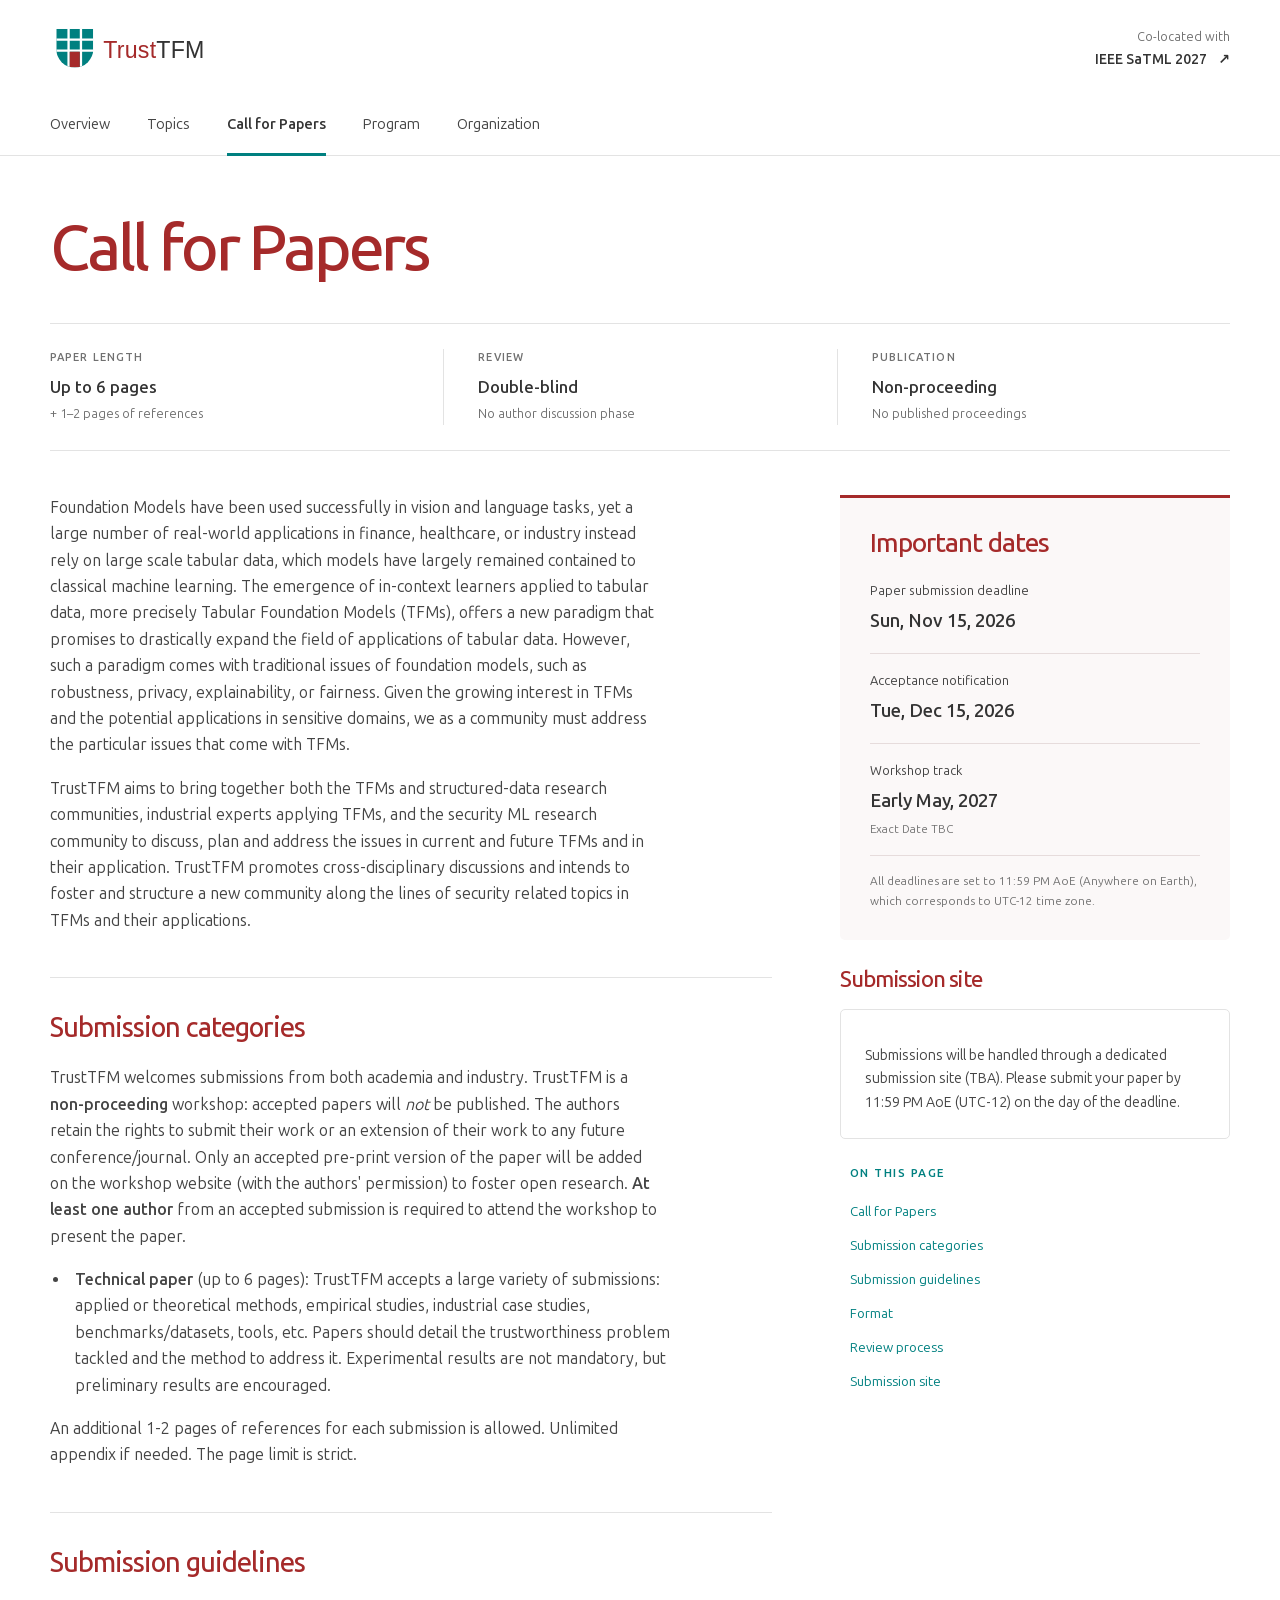
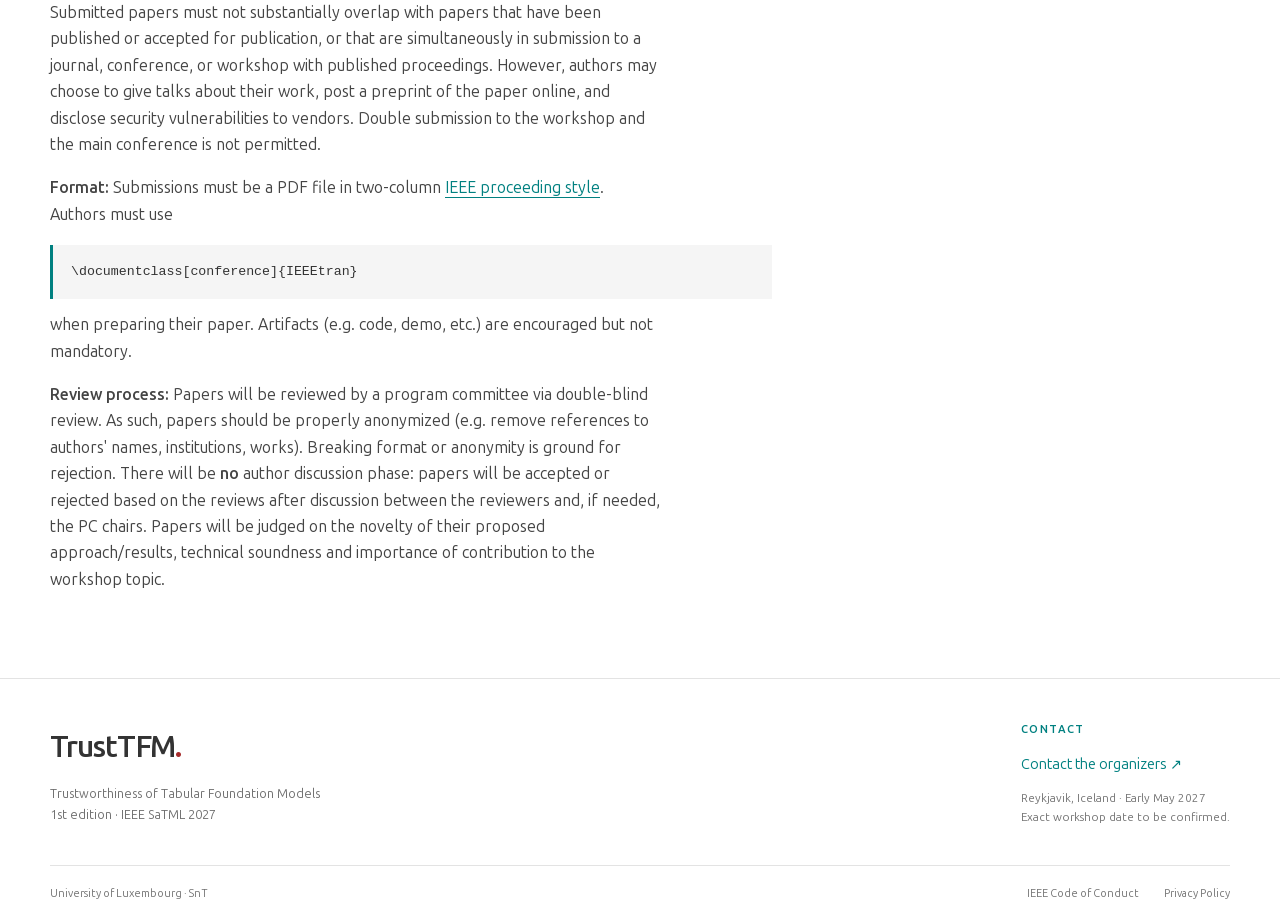
==== cfp.html @ 0db3b7ef "Publish TrustTFM 2027 workshop website" ====
<!DOCTYPE html>
<html lang="en">
<head>
  <meta charset="utf-8">
  <meta name="viewport" content="width=device-width, initial-scale=1">
  <title>Call for Papers · TrustTFM @ SaTML 2027</title>
  <meta name="description" content="Submit up to six pages on trustworthy tabular foundation models. Submission deadline: 15 November 2026, 23:59 AoE.">
  <meta name="theme-color" content="#008080">
  <link rel="icon" href="images/logo/favicon.svg" type="image/svg+xml">
  <link rel="preload" href="fonts/ubuntu.woff2" as="font" type="font/woff2" crossorigin>
  <link rel="stylesheet" href="css/custom.css">
</head>
<body>
<a class="skip-link" href="#main">Skip to content</a>
<header class="site-header">
  <div class="container brand-row">
    <a class="brand" href="index.html" aria-label="TrustTFM home"><img src="images/logo/trusttfm-logo.svg" alt="TrustTFM" width="212" height="48"></a>
    <a class="conference-link" href="https://satml.org/">Co-located with <strong>IEEE SaTML 2027 <span aria-hidden="true">↗</span></strong></a>
  </div>
  <nav class="container page-nav" aria-label="Main navigation"><a href="index.html">Overview</a>
<a href="topics.html">Topics</a>
<a href="cfp.html" aria-current="page">Call for Papers</a>
<a href="program.html">Program</a>
<a href="organization.html">Organization</a></nav>
</header>
<main id="main" class="container" tabindex="-1">
<header class="page-heading"><h1>Call for Papers</h1></header>
<div class="submission-facts" aria-label="Submission at a glance"><div><span class="meta-label">Paper length</span><strong>Up to 6 pages</strong><span class="meta-note">+ 1–2 pages of references</span></div><div><span class="meta-label">Review</span><strong>Double-blind</strong><span class="meta-note">No author discussion phase</span></div><div><span class="meta-label">Publication</span><strong>Non-proceeding</strong><span class="meta-note">No published proceedings</span></div></div>
<div class="content-sidebar section-space" id="cfp">
  <div class="prose">
    <section id="scope"><p>
        Foundation Models have been used successfully in vision and language tasks, yet a
        large number of real-world applications in finance, healthcare, or industry instead
        rely on large scale tabular data, which models have largely remained contained to
        classical machine learning. The emergence of in-context learners applied to tabular
        data, more precisely Tabular Foundation Models (TFMs), offers a new paradigm that
        promises to drastically expand the field of applications of tabular data. However,
        such a paradigm comes with traditional issues of foundation models, such as
        robustness, privacy, explainability, or fairness. Given the growing interest in TFMs
        and the potential applications in sensitive domains, we as a community must address
        the particular issues that come with TFMs.
      </p>
      <p>
        TrustTFM aims to bring together both the TFMs and structured-data research
        communities, industrial experts applying TFMs, and the security ML research
        community to discuss, plan and address the issues in current and future TFMs and in
        their application. TrustTFM promotes cross-disciplinary discussions and intends to
        foster and structure a new community along the lines of security related topics in
        TFMs and their applications.
      </p></section>
    <section id="categories"><h2>Submission categories</h2><p>
        TrustTFM welcomes submissions from both academia and industry. TrustTFM is a
        <strong>non-proceeding</strong> workshop: accepted papers will <em>not</em> be published.
        The authors retain the rights to submit their work or an extension of their work to
        any future conference/journal. Only an accepted pre-print version of the paper will
        be added on the workshop website (with the authors' permission) to foster open
        research. <strong>At least one author</strong> from an accepted submission is required
        to attend the workshop to present the paper.
      </p>
      <ul>
        <li>
          <p><strong>Technical paper</strong> (up to 6 pages): TrustTFM accepts a large variety
          of submissions: applied or theoretical methods, empirical studies, industrial case
          studies, benchmarks/datasets, tools, etc. Papers should detail the
          trustworthiness problem tackled and the method to address it. Experimental results
          are not mandatory, but preliminary results are encouraged.</p>
        </li>
      </ul>
      <p>
        An additional 1-2 pages of references for each submission is allowed. Unlimited
        appendix if needed. The page limit is strict.
      </p></section>
    <section id="guidelines"><h2>Submission guidelines</h2><p>
        Submitted papers must not substantially overlap with papers that have been published
        or accepted for publication, or that are simultaneously in submission to a journal,
        conference, or workshop with published proceedings. However, authors may choose to
        give talks about their work, post a preprint of the paper online, and disclose
        security vulnerabilities to vendors. Double submission to the workshop and the main
        conference is not permitted.
      </p>
      <p id="format">
        <strong>Format:</strong> Submissions must be a PDF file in two-column
        <a href="https://www.ieee.org/conferences/publishing/templates.html">IEEE proceeding style</a>.
        Authors must use
      </p>
      <pre><code>\documentclass[conference]{IEEEtran}</code></pre>
      <p>when preparing their paper. Artifacts (e.g. code, demo, etc.) are encouraged but not mandatory.</p>
      <p id="review">
        <strong>Review process:</strong> Papers will be reviewed by a program committee via
        double-blind review. As such, papers should be properly anonymized (e.g. remove
        references to authors' names, institutions, works). Breaking format or anonymity is
        ground for rejection. There will be <strong>no</strong> author discussion phase: papers
        will be accepted or rejected based on the reviews after discussion between the
        reviewers and, if needed, the PC chairs. Papers will be judged on the novelty of
        their proposed approach/results, technical soundness and importance of contribution
        to the workshop topic.
      </p></section>
  </div>
  <aside class="sidebar">
    <div class="dates-panel"><h2>Important dates</h2><div class="date-list">
      <div><span>Paper submission deadline</span><time datetime="2026-11-15">Sun, Nov 15, 2026</time></div>
      <div><span>Acceptance notification</span><time datetime="2026-12-15">Tue, Dec 15, 2026</time></div>
      <div><span>Workshop track</span><strong>Early May, 2027 <small>Exact Date TBC</small></strong></div>
    </div><p class="fine-print">All deadlines are set to 11:59 PM AoE (Anywhere on Earth), which corresponds to UTC-12 time zone.</p></div>
    <section id="submission"><h2 class="sidebar-heading">Submission site</h2><div class="notice">
        <p>
          Submissions will be handled through a dedicated submission site
          (TBA). Please submit your paper by 11:59 PM AoE (UTC-12) on the day of
          the deadline.
        </p>
      </div></section>
    <nav class="on-this-page" aria-label="On this page"><p class="eyebrow">On this page</p><a href="#scope">Call for Papers</a><a href="#categories">Submission categories</a><a href="#guidelines">Submission guidelines</a><a href="#format">Format</a><a href="#review">Review process</a><a href="#submission">Submission site</a></nav>
  </aside>
</div>
</main>
<footer class="site-footer">
  <div class="container footer-top">
    <div><a class="footer-brand" href="index.html">TrustTFM<span class="accent">.</span></a><p>Trustworthiness of Tabular Foundation Models<br>1st edition · IEEE SaTML 2027</p></div>
    <div><p class="eyebrow">Contact</p><a href="mailto:karim.tit@uni.lu">Contact the organizers <span aria-hidden="true">↗</span></a><p class="footer-small">Reykjavik, Iceland · Early May 2027<br>Exact workshop date to be confirmed.</p></div>
  </div>
  <div class="container footer-bottom"><span>University of Luxembourg · SnT</span><div><a href="https://www.ieee.org/about/corporate/governance/code-of-conduct">IEEE Code of Conduct</a><a href="https://www.ieee.org/security-privacy.html">Privacy Policy</a></div></div>
</footer>
</body>
</html>
---- css/custom.css ----
@font-face {
  font-family:'Ubuntu Sans';
  src:url('../fonts/ubuntu.woff2') format('woff2');
  font-weight:100 800;
  font-style:normal;
  font-display:swap;
}

:root {
  --ink:#333;
  --text:#444;
  --muted:#707070;
  --green:#008080;
  --light:#f5f5f5;
  --paper:#fff;
  --line:#e3e3e3;
  --accent:#a52a2a;
  --white:#fff;
  --radius:5px;
}

* {
  box-sizing:border-box;
}

html {
  scroll-behavior:smooth;
  scroll-padding-top:24px;
}

body {
  margin:0;
  background:var(--paper);
  color:var(--text);
  font:400 16px/1.65 'Ubuntu Sans',system-ui,sans-serif;
  -webkit-font-smoothing:antialiased;
}

a {
  color:var(--green);
  text-underline-offset:4px;
  text-decoration-thickness:1px;
}

a:hover {
  color:var(--ink);
}

a:focus-visible,button:focus-visible {
  outline:3px solid var(--accent);
  outline-offset:5px;
  border-radius:2px;
}

img {
  max-width:100%;
  height:auto;
}

h1,h2,h3,p {
  margin:0;
}

h1,h2,h3 {
  color:var(--ink);
}

h1 {
  font-size:clamp(2.65rem,5vw,4.5rem);
  font-weight:500;
  line-height:1.08;
  letter-spacing:-.05em;
}

h2 {
  font-size:clamp(1.65rem,2.4vw,2.1rem);
  font-weight:500;
  line-height:1.22;
  letter-spacing:-.035em;
  color:var(--accent);
}

h3 {
  font-size:1.15rem;
  line-height:1.4;
  font-weight:550;
}

p+p {
  margin-top:1em;
}

strong {
  font-weight:600;
}

::selection {
  background:#dceeee;
  color:var(--ink);
}

.container {
  width:min(1180px,calc(100% - 80px));
  margin-inline:auto;
}

.eyebrow {
  font-size:.72rem;
  font-weight:650;
  letter-spacing:.13em;
  text-transform:uppercase;
  color:var(--green);
  line-height:1.5;
  margin-bottom:18px;
}

.accent {
  color:var(--accent);
}

.skip-link {
  position:absolute;
  top:-100px;
  left:20px;
  z-index:5;
  padding:10px 20px;
  background:var(--ink);
  color:#fff;
}

.skip-link:focus {
  top:12px;
  color:#fff;
}

.site-header {
  border-bottom:1px solid var(--line);
}

.brand-row {
  display:flex;
  align-items:center;
  justify-content:space-between;
  min-height:98px;
  gap:24px;
}

.brand {
  display:flex;
  align-items:center;
  text-decoration:none;
}

.brand img {
  display:block;
  width:232px;
  height:auto;
}

.conference-link {
  text-decoration:none;
  font-size:.78rem;
  color:var(--muted);
  text-align:right;
}

.conference-link strong {
  display:block;
  color:var(--ink);
  font-size:.88rem;
}

.conference-link strong span {
  margin-left:8px;
}

.page-nav {
  display:flex;
  gap:37px;
  align-items:stretch;
}

.page-nav a {
  display:flex;
  align-items:center;
  padding:14px 0 17px;
  color:var(--text);
  font-size:.91rem;
  text-decoration:none;
  border-bottom:3px solid transparent;
  margin-bottom:-1px;
  white-space:nowrap;
}

.page-nav a:hover {
  color:var(--green);
  border-color:#b8d3d3;
}

.page-nav a[aria-current=page] {
  color:var(--ink);
  font-weight:600;
  border-color:var(--green);
}

.hero {
  display:grid;
  grid-template-columns:1.25fr 1fr;
  gap:45px;
  padding-block:64px 52px;
  align-items:center;
}

.hero-copy .eyebrow {
  display:flex;
  align-items:center;
  gap:9px;
  margin-bottom:26px;
}

.status-dot {
  width:7px;
  height:7px;
  background:var(--accent);
  border-radius:50%;
  display:inline-block;
  flex-shrink:0;
}

.hero h1 {
  font-size:clamp(2.9rem,4.8vw,4rem);
  letter-spacing:-.045em;
  line-height:1.08;
}

.hero h1 em {
  font-style:normal;
  color:var(--green);
}

.hero-description {
  max-width:480px;
  font-size:1.02rem;
  margin-top:25px;
  line-height:1.7;
}

.hero-actions {
  display:flex;
  align-items:center;
  flex-wrap:wrap;
  gap:23px;
  margin-top:30px;
}

.button {
  display:inline-flex;
  justify-content:center;
  align-items:center;
  gap:25px;
  padding:13px 19px;
  text-decoration:none;
  border:1px solid transparent;
  border-radius:var(--radius);
  font-size:.85rem;
  font-weight:550;
  line-height:1.5;
  transition:background .15s ease,transform .15s ease;
}

.button-primary {
  background:#007575;
  color:var(--white);
}

.button-primary:hover {
  background:#005b5b;
  color:var(--white);
  transform:translateY(-1px);
}

.text-link {
  font-size:.88rem;
  font-weight:550;
  text-decoration:none;
  display:inline-block;
}

.text-link span {
  margin-left:10px;
}

.text-link:hover {
  text-decoration:underline;
}

.hero-art {
  background:#f7f8f8;
  position:relative;
  align-self:stretch;
  min-height:445px;
  display:flex;
  flex-direction:column;
  justify-content:space-between;
  padding:25px 26px 22px;
  overflow:hidden;
  border-radius:3px;
}

.art-top,.art-bottom {
  font-family:ui-monospace,SFMono-Regular,Consolas,monospace;
  font-size:.58rem;
  letter-spacing:.055em;
  color:#677676;
}

.hero-art img {
  width:100%;
  height:auto;
  max-height:370px;
  align-self:center;
  margin-block:-3px;
}

.art-bottom {
  display:flex;
  gap:12px;
  justify-content:space-between;
}

.event-strip,.submission-facts {
  display:grid;
  grid-template-columns:repeat(3,1fr);
  padding:25px 0;
  border-top:1px solid var(--line);
  border-bottom:1px solid var(--line);
}

.event-strip>div,.submission-facts>div {
  display:flex;
  flex-direction:column;
  padding-left:34px;
  border-left:1px solid var(--line);
}

.event-strip>div:first-child,.submission-facts>div:first-child {
  padding-left:0;
  border-left:0;
}

.meta-label {
  font-size:.68rem;
  font-weight:600;
  letter-spacing:.1em;
  text-transform:uppercase;
  color:var(--muted);
  margin-bottom:6px;
}

.event-strip strong,.submission-facts strong {
  color:var(--ink);
  font-size:1.07rem;
  font-weight:550;
}

.meta-note {
  font-size:.78rem;
  margin-top:3px;
  color:var(--muted);
}

.section-space {
  padding-block:68px;
}

.overview-grid {
  display:grid;
  grid-template-columns:1.5fr 1fr;
  gap:85px;
  align-items:start;
}

.prose h2 {
  margin-bottom:21px;
}

.prose p {
  max-width:68ch;
  margin-bottom:17px;
}

.prose .text-link {
  margin-top:5px;
}

.prose li {
  margin-bottom:11px;
  padding-left:5px;
}

.prose ul {
  padding-left:20px;
  margin:16px 0;
}

.prose section+section {
  margin-top:43px;
  padding-top:33px;
  border-top:1px solid var(--line);
}

.prose h3 {
  margin:25px 0 12px;
}

.dates-panel {
  background:#fbf8f8;
  padding:29px 30px;
  border-top:3px solid var(--accent);
  border-radius:0 0 var(--radius) var(--radius);
}

.dates-panel .eyebrow {
  margin-bottom:10px;
}

.dates-panel h2 {
  font-size:1.65rem;
}

.date-list {
  margin-top:21px;
}

.date-list>div {
  padding:16px 0;
  border-bottom:1px solid #e6dcdc;
  display:flex;
  flex-direction:column;
  gap:5px;
}

.date-list>div:first-child {
  padding-top:0;
}

.date-list span {
  font-size:.8rem;
}

.date-list time,.date-list strong {
  font-size:1.16rem;
  font-weight:550;
  color:var(--ink);
}

.date-list small {
  display:block;
  font-size:.72rem;
  color:var(--muted);
  font-weight:400;
  margin-top:4px;
}

.fine-print {
  font-size:.73rem;
  line-height:1.65;
  color:var(--muted);
  margin-top:16px;
}

.dates-panel .text-link {
  margin-top:18px;
}

.news-section {
  display:grid;
  grid-template-columns:1fr 2fr;
  gap:50px;
  padding-block:40px 57px;
  border-top:1px solid var(--line);
}

.section-intro .eyebrow {
  margin-bottom:12px;
}

.news-list article {
  display:grid;
  grid-template-columns:110px 1fr;
  gap:20px;
  padding-block:0 24px;
}

.news-list article+article {
  padding-block:24px 0;
  border-top:1px solid var(--line);
}

.news-list time {
  font-family:ui-monospace,monospace;
  font-size:.68rem;
  padding-top:5px;
  color:var(--muted);
}

.news-list p {
  font-size:.9rem;
  margin-top:7px;
}

.news-list h3 {
  font-size:1.05rem;
}

.closing-banner {
  display:flex;
  align-items:center;
  justify-content:space-between;
  gap:35px;
  background:#f5f7f7;
  border-radius:var(--radius);
  padding:35px 38px;
  margin-bottom:70px;
}

.closing-banner .eyebrow {
  margin-bottom:9px;
}

.closing-banner h2 {
  font-size:1.75rem;
}

.closing-banner p:not(.eyebrow) {
  font-size:.9rem;
  max-width:600px;
  margin-top:10px;
}

.closing-banner .button {
  flex-shrink:0;
}

.site-footer {
  border-top:1px solid var(--line);
  background:#fff;
}

.footer-top {
  display:flex;
  justify-content:space-between;
  gap:30px;
  padding-block:43px 38px;
}

.footer-brand {
  font-size:1.9rem;
  letter-spacing:-.04em;
  font-weight:600;
  text-decoration:none;
  color:var(--ink);
}

.footer-top p {
  font-size:.78rem;
  margin-top:12px;
  color:var(--muted);
}

.footer-top .eyebrow {
  font-size:.68rem;
  margin-top:0;
  margin-bottom:12px;
  color:var(--green);
}

.footer-top a:not(.footer-brand) {
  font-size:.9rem;
  text-decoration:none;
}

.footer-top .footer-small {
  font-size:.72rem;
}

.footer-bottom {
  border-top:1px solid var(--line);
  padding-block:19px;
  display:flex;
  justify-content:space-between;
  gap:20px;
  font-size:.68rem;
  color:var(--muted);
}

.footer-bottom div {
  display:flex;
  gap:25px;
}

.footer-bottom a {
  color:var(--muted);
  text-decoration:none;
}

.footer-bottom a:hover {
  text-decoration:underline;
}

.page-heading {
  padding-block:58px 40px;
  max-width:920px;
}

.page-heading h1 {
  max-width:900px;
  color:var(--accent);
}

.lead {
  font-size:1.08rem;
  max-width:730px;
  margin-top:24px;
  line-height:1.7;
}

.topic-list {
  margin:5px 0 50px;
}

.topic-row {
  display:grid;
  grid-template-columns:100px 1fr;
  gap:25px;
  padding:34px 0;
  border-top:1px solid var(--line);
}

.topic-number {
  font-family:ui-monospace,monospace;
  font-size:1.1rem;
  color:var(--green);
  padding-top:5px;
}

.topic-row h2 {
  font-size:1.65rem;
}

.topic-question {
  color:var(--green);
  font-size:1.05rem;
  margin-top:12px;
}

.topic-row p:last-child {
  max-width:820px;
  margin-top:9px;
}

.content-sidebar {
  display:grid;
  grid-template-columns:minmax(0,1.85fr) minmax(280px,1fr);
  gap:68px;
  align-items:start;
}

.content-sidebar>.prose {
  min-width:0;
}

.content-sidebar.section-space {
  padding-top:44px;
}

.content-sidebar .prose h2 {
  font-size:1.7rem;
}

.sidebar {
  display:grid;
  gap:26px;
}

.notice {
  padding:24px;
  border:1px solid var(--line);
  border-radius:var(--radius);
  background:#fff;
}

.notice-label {
  display:block;
  color:var(--accent);
  font-size:.7rem;
  letter-spacing:.04em;
  font-weight:600;
  margin-bottom:11px;
}

.notice p {
  font-size:.88rem;
  margin-top:10px;
}

.on-this-page {
  padding:0 10px;
}

.on-this-page .eyebrow {
  margin-bottom:13px;
}

.on-this-page a {
  display:block;
  text-decoration:none;
  font-size:.83rem;
  padding:6px 0;
}

.on-this-page a:hover {
  text-decoration:underline;
}

pre {
  background:var(--light);
  border-left:3px solid var(--green);
  padding:16px 18px;
  font-size:.83rem;
  overflow:auto;
  color:var(--ink);
}

.program-notice {
  display:flex;
  align-items:center;
  gap:25px;
  padding:23px 26px;
  background:var(--light);
  border-radius:var(--radius);
  margin:0 0 40px;
}

.pill {
  display:inline-block;
  border:1px solid #a2aaaa;
  border-radius:100px;
  padding:5px 12px;
  font-size:.72rem;
  color:var(--ink);
  white-space:nowrap;
}

.program-notice p {
  font-size:.85rem;
  max-width:790px;
}

.section-heading {
  display:flex;
  justify-content:space-between;
  gap:20px;
  align-items:center;
  margin-bottom:24px;
}

.section-heading>span {
  font-size:.8rem;
  color:var(--muted);
}

.schedule {
  width:100%;
  border-collapse:collapse;
  text-align:left;
}

.schedule thead th {
  text-transform:uppercase;
  font-size:.67rem;
  letter-spacing:.12em;
  color:var(--muted);
  font-weight:500;
  padding:0 20px 14px;
}

.schedule th:first-child {
  width:200px;
}

.schedule tbody th {
  vertical-align:top;
  font-weight:500;
  font-size:.88rem;
  color:var(--green);
  padding:24px 20px;
  white-space:nowrap;
}

.schedule td {
  padding:20px;
  border-top:1px solid var(--line);
}

.schedule tbody th {
  border-top:1px solid var(--line);
}

.schedule td h3 {
  font-size:1.08rem;
}

.schedule td p {
  font-size:.87rem;
  margin-top:5px;
}

.schedule .break {
  background:#f7f7f7;
}

.schedule .break h3 {
  font-size:.94rem;
  font-weight:450;
  color:var(--text);
}

.schedule .break td,.schedule .break th {
  padding-block:16px;
}

.program-bottom {
  display:grid;
  grid-template-columns:1fr 1fr;
  gap:70px;
  margin-block:55px 70px;
  padding-top:37px;
  border-top:1px solid var(--line);
}

.program-bottom .eyebrow {
  margin-bottom:13px;
}

.program-bottom h2 {
  font-size:1.65rem;
}

.program-bottom p:last-child {
  margin-top:15px;
}

.organizer-grid {
  display:grid;
  grid-template-columns:repeat(3,1fr);
  gap:0 32px;
  padding-bottom:35px;
}

.organizer {
  padding:29px 0;
  border-top:1px solid var(--line);
}

.initials {
  display:flex;
  align-items:center;
  justify-content:center;
  width:54px;
  height:54px;
  background:var(--light);
  border-radius:50%;
  color:var(--green);
  font-size:.95rem;
  letter-spacing:.04em;
  margin-bottom:23px;
}

.organizer-role {
  font-size:.76rem;
  color:var(--green);
  margin-bottom:8px;
  min-height:1.65em;
}

.organizer h2 {
  font-size:1.45rem;
}

.organizer>p:last-child {
  font-size:.8rem;
  color:var(--muted);
  margin-top:7px;
}

.committee-note {
  padding:26px 30px;
  background:var(--light);
  border-radius:var(--radius);
}

.committee-note .eyebrow {
  margin-bottom:9px;
}

.committee-note h2 {
  font-size:1.4rem;
}

.committee-note p:last-child {
  font-size:.9rem;
  margin-top:10px;
  max-width:730px;
}

.contact-section {
  display:grid;
  grid-template-columns:1fr 1.25fr;
  gap:65px;
  margin-block:65px 75px;
}

.contact-section h2 {
  font-size:2rem;
}

.contact-section p:last-child {
  margin-top:15px;
  max-width:370px;
}

.contact-list a {
  display:flex;
  justify-content:space-between;
  align-items:center;
  gap:20px;
  padding:16px 0;
  border-bottom:1px solid var(--line);
  text-decoration:none;
  font-size:.88rem;
}

.contact-list a:first-child {
  padding-top:0;
}

.contact-list small {
  display:block;
  color:var(--muted);
  font-size:.7rem;
  margin-top:3px;
}

.contact-list a:hover>span:last-child {
  text-decoration:underline;
}

.visually-hidden {
  position:absolute;
  width:1px;
  height:1px;
  padding:0;
  margin:-1px;
  overflow:hidden;
  clip:rect(0,0,0,0);
  white-space:nowrap;
  border:0;
}

@media(min-width:1400px) {
  .hero {
    gap:65px;
  }
  .hero h1 {
    font-size:4.25rem;
  }
}

@media(max-width:1000px) {
  .container {
    width:calc(100% - 48px);
  }
  .hero {
    gap:25px;
  }
  .hero h1 {
    font-size:3.1rem;
  }
  .hero-art {
    padding-inline:18px;
    min-height:400px;
  }
  .art-top,.art-bottom {
    font-size:.5rem;
  }
  .hero-actions {
    gap:15px;
  }
  .overview-grid {
    gap:40px;
    grid-template-columns:1.3fr 1fr;
  }
  .content-sidebar {
    gap:35px;
  }
  .news-section {
    grid-template-columns:1fr 2fr;
    gap:25px;
  }
  .news-list article {
    grid-template-columns:90px 1fr;
    gap:14px;
  }
  .contact-section {
    gap:30px;
  }
  .contact-list a {
    font-size:.78rem;
  }
  .closing-banner {
    padding:30px;
  }
}

@media(max-width:760px) {
  .container {
    width:calc(100% - 40px);
  }
  .brand-row {
    min-height:83px;
  }
  .brand img {
    width:190px;
    height:auto;
  }
  .conference-link {
    font-size:.65rem;
  }
  .conference-link strong {
    font-size:.73rem;
  }
  .page-nav {
    justify-content:space-between;
    gap:12px;
  }
  .page-nav a {
    font-size:.79rem;
    padding-block:12px 14px;
  }
  .hero {
    grid-template-columns:1fr;
    padding-top:39px;
    gap:30px;
  }
  .hero h1 {
    font-size:clamp(2.7rem,7.8vw,3.8rem);
  }
  .hero-description {
    max-width:570px;
  }
  .hero-art {
    min-height:0;
    max-width:none;
    padding:20px 24px;
    aspect-ratio:1.7;
  }
  .hero-art img {
    height:calc(100% - 35px);
    width:auto;
    max-height:none;
    margin-block:-5px;
  }
  .art-top,.art-bottom {
    font-size:.57rem;
  }
  .event-strip>div,.submission-facts>div {
    padding-left:17px;
  }
  .event-strip strong,.submission-facts strong {
    font-size:.93rem;
  }
  .meta-note {
    font-size:.71rem;
  }
  .meta-label {
    font-size:.61rem;
  }
  .overview-grid {
    grid-template-columns:1fr;
    gap:33px;
  }
  .section-space {
    padding-block:43px;
  }
  .dates-panel {
    padding:26px;
  }
  .news-section {
    grid-template-columns:1fr;
    gap:25px;
    padding-top:30px;
  }
  .news-list article {
    grid-template-columns:100px 1fr;
  }
  .closing-banner {
    display:block;
    margin-bottom:45px;
  }
  .closing-banner .button {
    margin-top:23px;
  }
  .footer-top {
    gap:25px;
  }
  .footer-bottom {
    flex-direction:column;
    gap:9px;
  }
  .page-heading {
    padding-block:39px 32px;
  }
  .page-heading h1 {
    font-size:3.1rem;
  }
  .lead {
    font-size:1rem;
  }
  .topic-row {
    grid-template-columns:42px 1fr;
    gap:13px;
    padding-block:27px;
  }
  .topic-row h2 {
    font-size:1.45rem;
  }
  .topic-question {
    font-size:1rem;
  }
  .topic-row p:last-child {
    font-size:.92rem;
  }
  .content-sidebar {
    grid-template-columns:1fr;
  }
  .sidebar {
    grid-row:1;
    grid-template-columns:1fr 1fr;
    align-items:start;
    gap:18px;
  }
  .sidebar .dates-panel {
    padding:23px;
  }
  .sidebar .dates-panel h2 {
    font-size:1.4rem;
  }
  .sidebar .notice {
    padding:22px;
  }
  .on-this-page {
    display:none;
  }
  .program-notice {
    display:block;
    padding:22px;
  }
  .program-notice p {
    margin-top:14px;
  }
  .section-heading {
    display:block;
  }
  .section-heading>span {
    display:block;
    margin-top:10px;
  }
  .schedule th:first-child {
    width:135px;
  }
  .schedule tbody th {
    font-size:.8rem;
  }
  .schedule th,.schedule td {
    padding-inline:12px!important;
  }
  .schedule td p {
    font-size:.8rem;
  }
  .program-bottom {
    gap:30px;
    margin-block:38px 45px;
  }
  .program-bottom h2 {
    font-size:1.4rem;
  }
  .program-bottom p:last-child {
    font-size:.9rem;
  }
  .organizer-grid {
    grid-template-columns:repeat(2,1fr);
    gap:0 25px;
  }
  .organizer h2 {
    font-size:1.3rem;
  }
  .organizer-role {
    font-size:.7rem;
  }
  .contact-section {
    grid-template-columns:1fr;
    margin-block:42px 50px;
  }
  .contact-section p:last-child {
    max-width:100%;
  }
  .contact-list a {
    font-size:.9rem;
  }
}

@media(max-width:440px) {
  .container {
    width:calc(100% - 32px);
  }
  .brand-row {
    gap:10px;
  }
  .brand img {
    width:170px;
  }
  .conference-link {
    font-size:.58rem;
  }
  .conference-link strong {
    font-size:.65rem;
  }
  .page-nav {
    display:grid;
    grid-template-columns:repeat(3,minmax(0,1fr));
    gap:0 14px;
  }
  .page-nav a {
    font-size:.8rem;
    justify-content:center;
    min-height:44px;
    padding-block:10px;
  }
  .hero h1 {
    font-size:2.65rem;
  }
  .hero-copy .eyebrow {
    font-size:.62rem;
  }
  .hero-description {
    font-size:.96rem;
  }
  .hero-art {
    aspect-ratio:1.3;
  }
  .art-top,.art-bottom {
    font-size:.49rem;
  }
  .hero-actions {
    gap:18px;
  }
  .button {
    font-size:.8rem;
  }
  .event-strip,.submission-facts {
    grid-template-columns:1fr;
    padding-block:0;
  }
  .event-strip>div,.submission-facts>div {
    padding:15px 0;
    border-left:0;
    border-bottom:1px solid var(--line);
    display:grid;
    grid-template-columns:73px 1fr;
    gap:0 12px;
    align-items:baseline;
  }
  .event-strip>div:last-child,.submission-facts>div:last-child {
    border-bottom:0;
  }
  .meta-label {
    grid-row:1 / 3;
    margin-bottom:0;
  }
  .meta-note {
    grid-column:2;
  }
  .meta-label {
    font-size:.65rem;
  }
  .event-strip strong,.submission-facts strong {
    font-size:1rem;
  }
  .news-list article {
    grid-template-columns:1fr;
    gap:8px;
  }
  .news-list time {
    padding:0;
  }
  .closing-banner {
    padding:25px;
  }
  .footer-top {
    flex-direction:column;
    padding-block:30px;
  }
  .footer-bottom div {
    gap:17px;
  }
  .page-heading h1 {
    font-size:2.65rem;
  }
  .topic-row {
    grid-template-columns:30px 1fr;
    gap:10px;
  }
  .topic-number {
    font-size:.87rem;
  }
  .sidebar {
    grid-template-columns:1fr;
  }
  .date-list time,.date-list strong {
    font-size:1.1rem;
  }
  .program-bottom {
    grid-template-columns:1fr;
    gap:30px;
  }
  .schedule th:first-child {
    width:107px;
  }
  .schedule tbody th {
    font-size:.69rem;
  }
  .schedule td h3 {
    font-size:.92rem;
  }
  .schedule th,.schedule td {
    padding-inline:7px!important;
  }
  .schedule td p {
    font-size:.76rem;
  }
  .organizer-grid {
    gap:0 17px;
  }
  .organizer-role {
    min-height:2.7em;
  }
  .organizer h2 {
    font-size:1.15rem;
  }
  .organizer>p:last-child {
    font-size:.7rem;
  }
  .contact-list a {
    font-size:.78rem;
  }
  .contact-list a>span:last-child {
    overflow-wrap:anywhere;
    text-align:right;
  }
}

@media(prefers-reduced-motion:reduce) {
  html {
    scroll-behavior:auto;
  }
  *,*::before,*::after {
    transition:none!important;
  }
}

@media print {
  body {
    background:white;
    color:#222;
    font-size:11pt;
  }
  .container {
    width:100%;
  }
  .page-nav,.hero-art,.hero-actions,.site-footer,.closing-banner,.on-this-page,.skip-link {
    display:none;
  }
  .site-header {
    border:0;
  }
  .brand-row {
    min-height:65px;
  }
  .hero,.overview-grid,.content-sidebar,.contact-section {
    display:block;
  }
  .hero {
    padding:20px 0;
  }
  .page-heading {
    padding:20px 0;
  }
  .sidebar {
    display:block;
    margin-bottom:25px;
  }
  .dates-panel,.notice {
    break-inside:avoid;
    margin-block:20px;
  }
  .section-space {
    padding:25px 0;
  }
  h1 {
    font-size:30pt!important;
  }
  h2 {
    font-size:18pt!important;
  }
  .schedule tr,.organizer,.topic-row {
    break-inside:avoid;
  }
  a {
    color:inherit;
  }
  .program-notice {
    padding:15px;
  }
  .organizer-grid {
    grid-template-columns:repeat(3,1fr);
  }
}


/* Fit the original workshop title and source text within the existing layout. */
.hero h1 {
  font-size: clamp(2.2rem, 3.7vw, 3.35rem);
  line-height: 1.15;
}

.news-list > ul {
  margin: 0;
  padding-left: 1.2rem;
}

.news-list > ul > li {
  margin-bottom: 1rem;
}

.sidebar-heading {
  margin-bottom: 1rem;
  font-size: 1.4rem;
}

.program-introduction {
  margin-bottom: 1.5rem;
}

#format, #review {
  scroll-margin-top: 1.5rem;
}

.contact-section a {
  overflow-wrap: anywhere;
}

.workshop-acronym {
  white-space: nowrap;
}

.organizer h2 a {
  color: inherit;
}
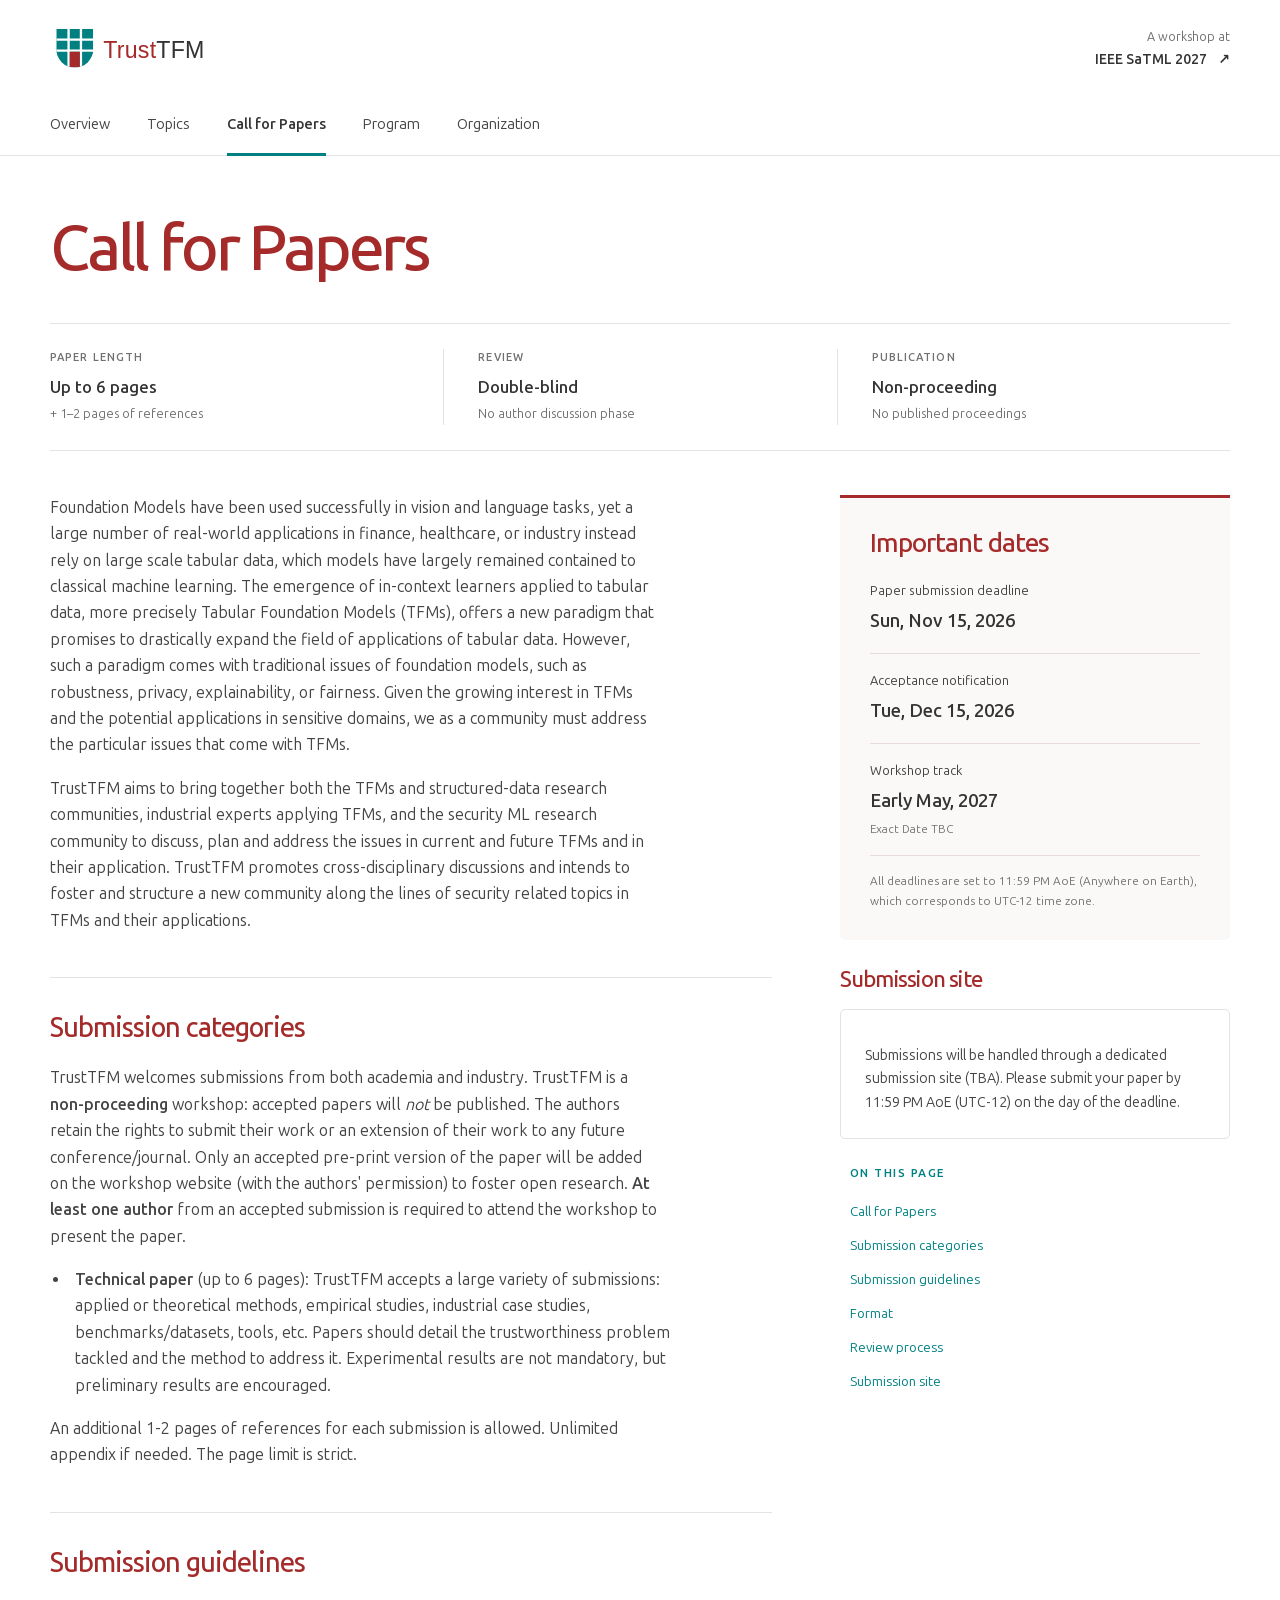
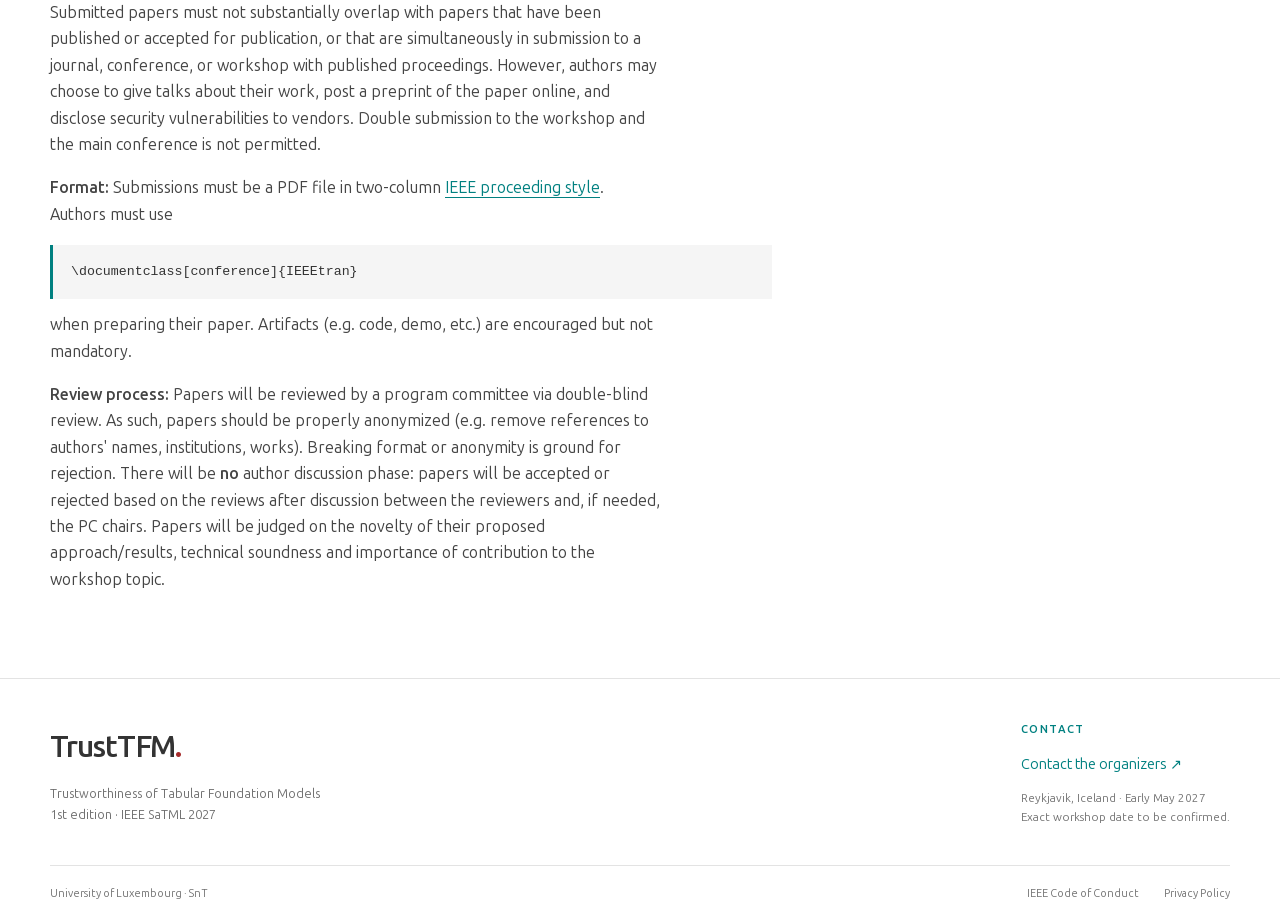
==== commit 5866f357: "Describe TrustTFM as a workshop at IEEE SaTML 2027" ====
--- a/cfp.html
+++ b/cfp.html
@@ -15,7 +15,7 @@
 <header class="site-header">
   <div class="container brand-row">
     <a class="brand" href="index.html" aria-label="TrustTFM home"><img src="images/logo/trusttfm-logo.svg" alt="TrustTFM" width="212" height="48"></a>
-    <a class="conference-link" href="https://satml.org/">Co-located with <strong>IEEE SaTML 2027 <span aria-hidden="true">↗</span></strong></a>
+    <a class="conference-link" href="https://satml.org/">A workshop at <strong>IEEE SaTML 2027 <span aria-hidden="true">↗</span></strong></a>
   </div>
   <nav class="container page-nav" aria-label="Main navigation"><a href="index.html">Overview</a>
 <a href="topics.html">Topics</a>
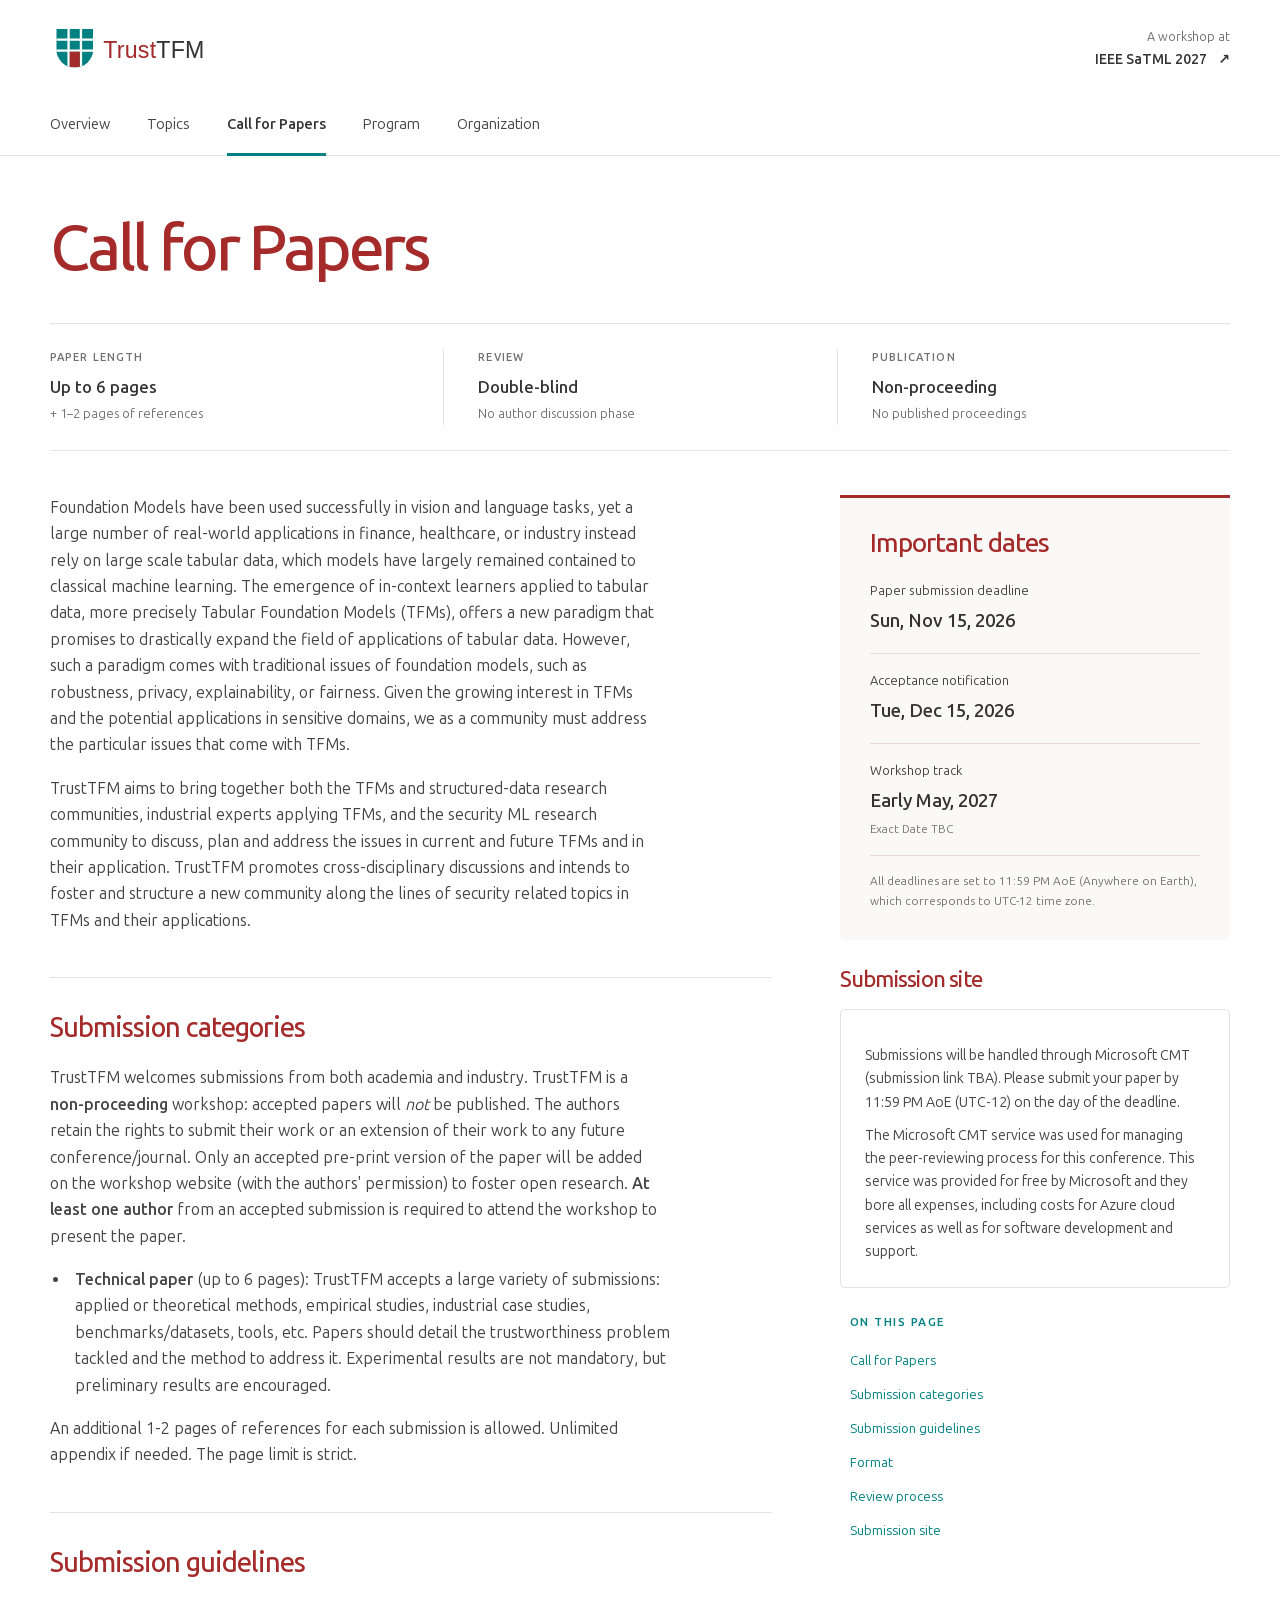
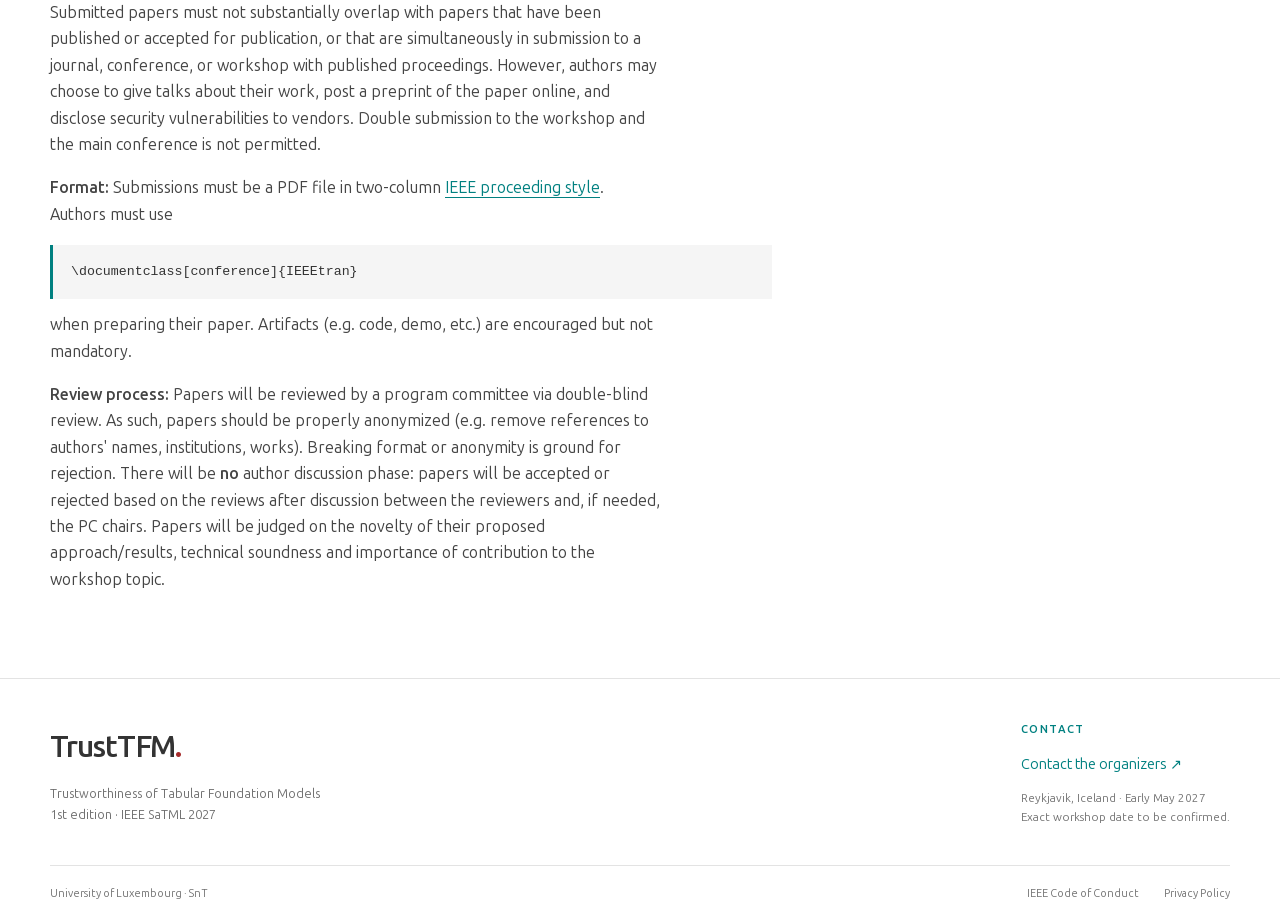
==== commit f375bcdd: "Update submission details to include Microsoft CMT for paper management" ====
--- a/cfp.html
+++ b/cfp.html
@@ -104,9 +104,12 @@
     </div><p class="fine-print">All deadlines are set to 11:59 PM AoE (Anywhere on Earth), which corresponds to UTC-12 time zone.</p></div>
     <section id="submission"><h2 class="sidebar-heading">Submission site</h2><div class="notice">
         <p>
-          Submissions will be handled through a dedicated submission site
-          (TBA). Please submit your paper by 11:59 PM AoE (UTC-12) on the day of
+          Submissions will be handled through Microsoft CMT
+          (submission link TBA). Please submit your paper by 11:59 PM AoE (UTC-12) on the day of
           the deadline.
+        </p>
+        <p>
+          The Microsoft CMT service was used for managing the peer-reviewing process for this conference. This service was provided for free by Microsoft and they bore all expenses, including costs for Azure cloud services as well as for software development and support.
         </p>
       </div></section>
     <nav class="on-this-page" aria-label="On this page"><p class="eyebrow">On this page</p><a href="#scope">Call for Papers</a><a href="#categories">Submission categories</a><a href="#guidelines">Submission guidelines</a><a href="#format">Format</a><a href="#review">Review process</a><a href="#submission">Submission site</a></nav>
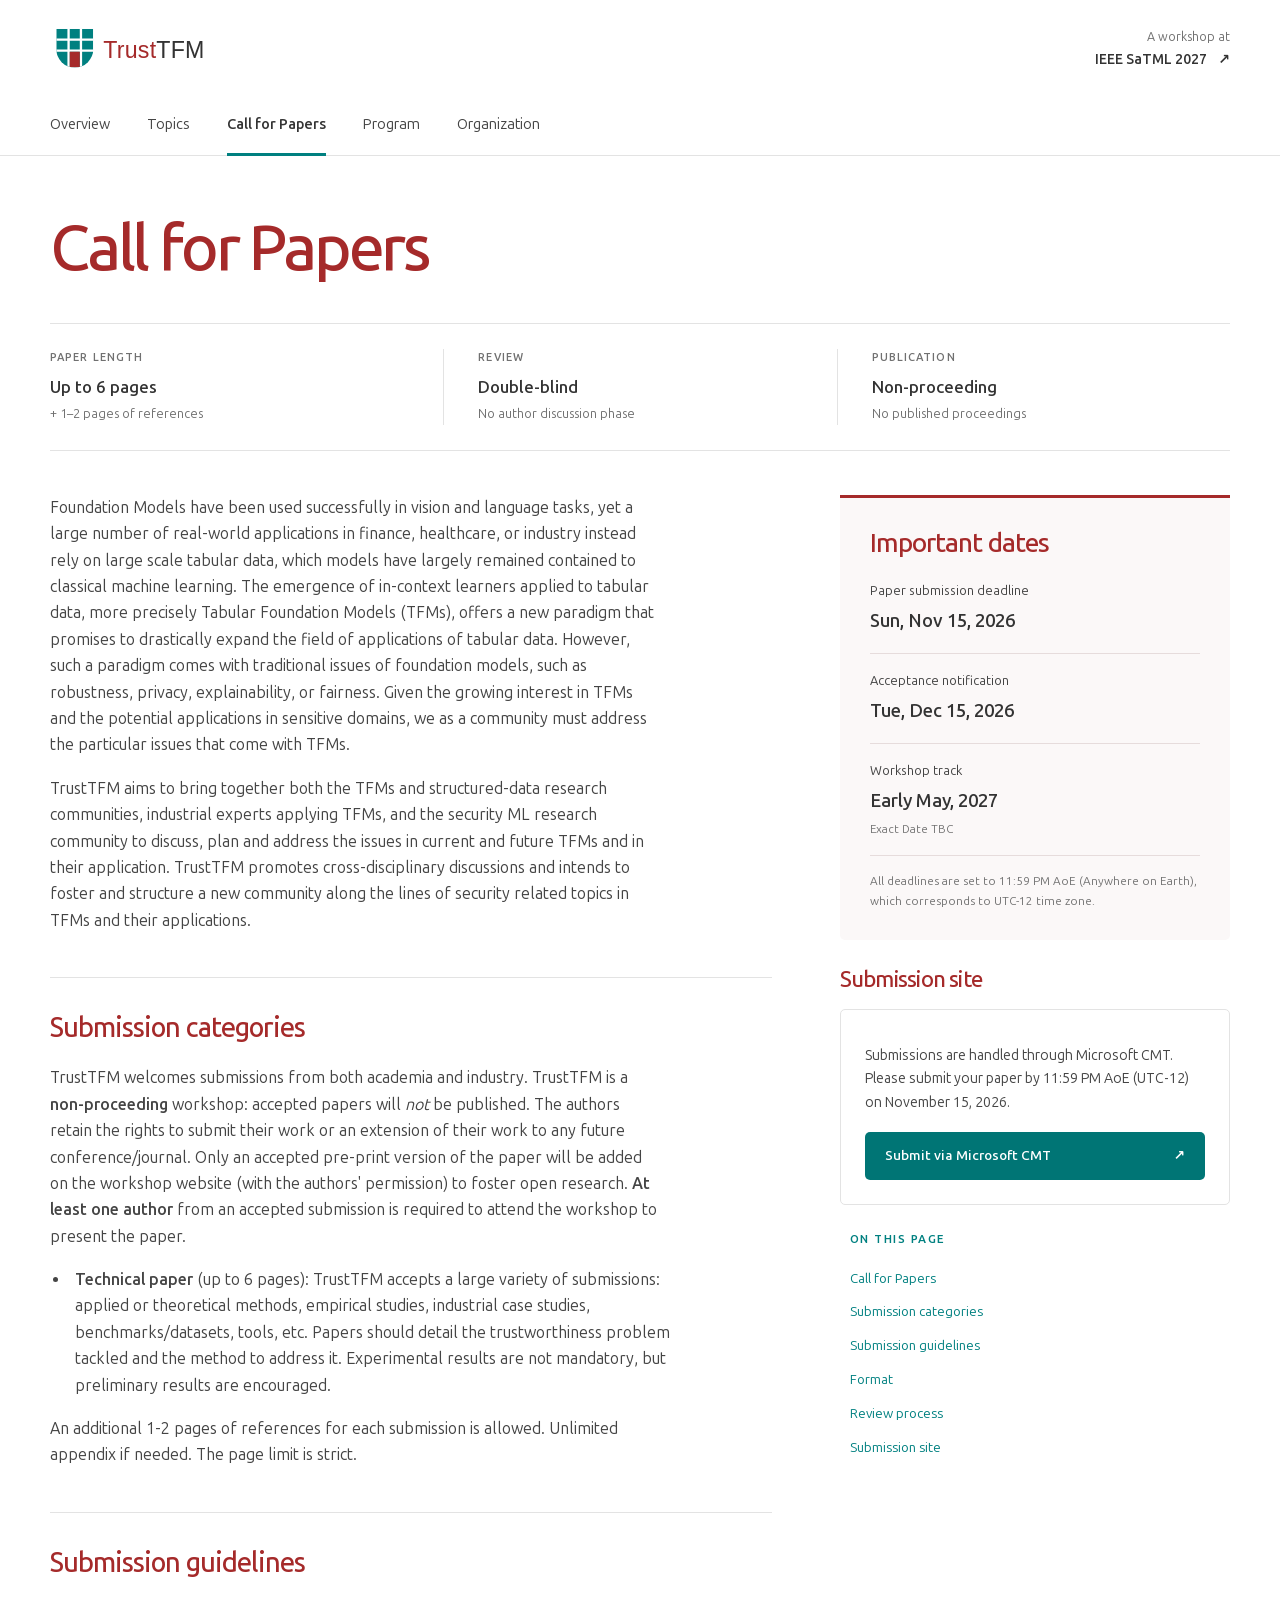
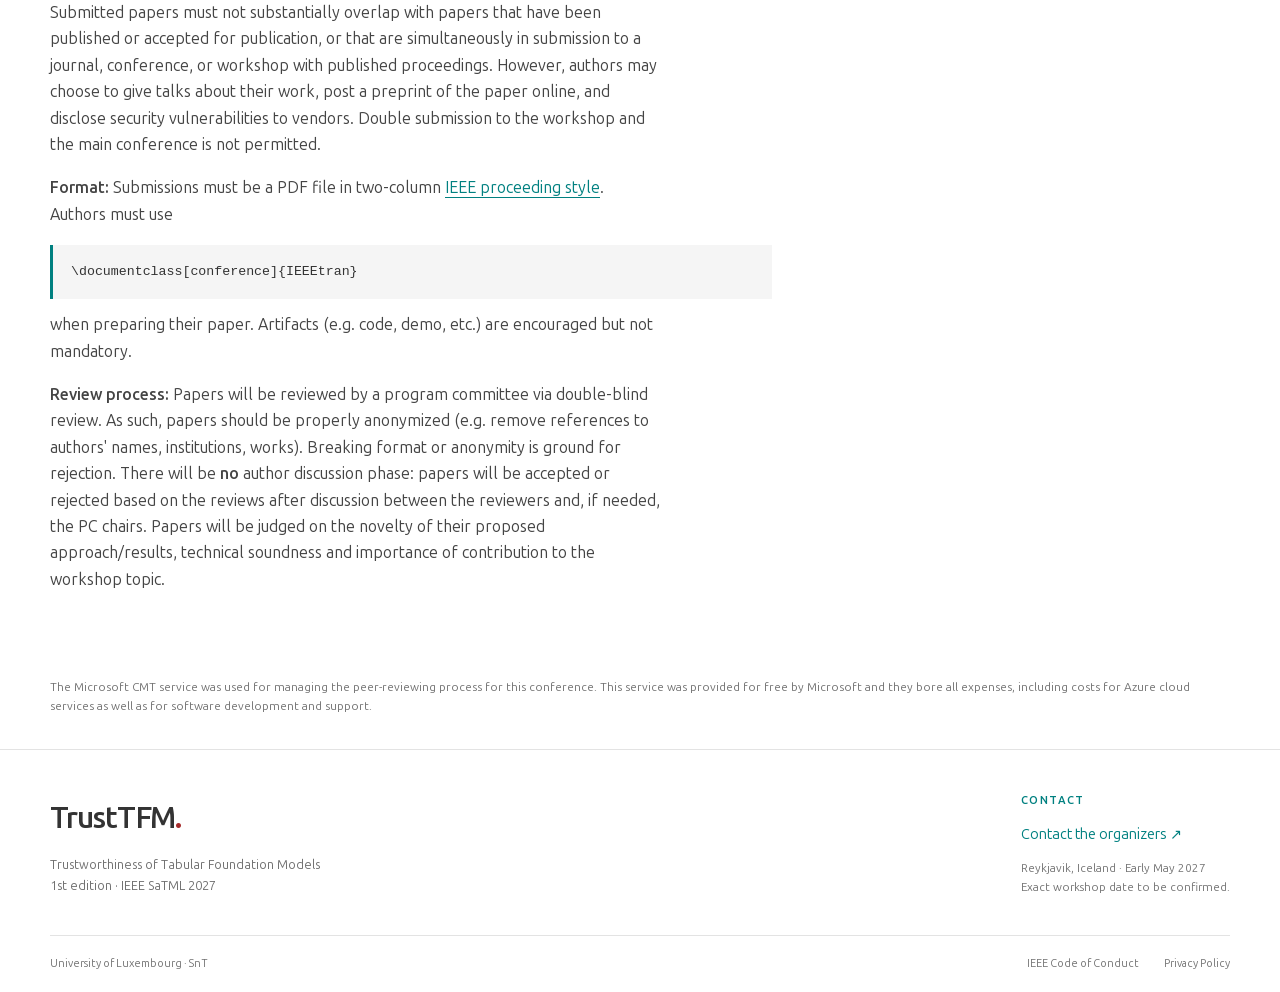
==== commit 0bc37a51: "Update Call for Papers and submission details for TrustTFM 2027 workshop" ====
--- a/cfp.html
+++ b/cfp.html
@@ -104,17 +104,17 @@
     </div><p class="fine-print">All deadlines are set to 11:59 PM AoE (Anywhere on Earth), which corresponds to UTC-12 time zone.</p></div>
     <section id="submission"><h2 class="sidebar-heading">Submission site</h2><div class="notice">
         <p>
-          Submissions will be handled through Microsoft CMT
-          (submission link TBA). Please submit your paper by 11:59 PM AoE (UTC-12) on the day of
-          the deadline.
+          Submissions are handled through Microsoft CMT. Please submit your paper by
+          11:59 PM AoE (UTC-12) on November 15, 2026.
         </p>
-        <p>
-          The Microsoft CMT service was used for managing the peer-reviewing process for this conference. This service was provided for free by Microsoft and they bore all expenses, including costs for Azure cloud services as well as for software development and support.
-        </p>
+        <a class="button button-primary" href="https://cmt3.research.microsoft.com/TrustTFM2027" target="_blank" rel="noopener noreferrer">Submit via Microsoft CMT <span aria-hidden="true">↗</span></a>
       </div></section>
     <nav class="on-this-page" aria-label="On this page"><p class="eyebrow">On this page</p><a href="#scope">Call for Papers</a><a href="#categories">Submission categories</a><a href="#guidelines">Submission guidelines</a><a href="#format">Format</a><a href="#review">Review process</a><a href="#submission">Submission site</a></nav>
   </aside>
 </div>
+<p class="fine-print cmt-acknowledgment">
+  The Microsoft CMT service was used for managing the peer-reviewing process for this conference. This service was provided for free by Microsoft and they bore all expenses, including costs for Azure cloud services as well as for software development and support.
+</p>
 </main>
 <footer class="site-footer">
   <div class="container footer-top">
--- a/css/custom.css
+++ b/css/custom.css
@@ -469,6 +469,10 @@
   margin-top:16px;
 }
 
+.cmt-acknowledgment {
+  margin:0 0 32px;
+}
+
 .dates-panel .text-link {
   margin-top:18px;
 }
@@ -702,6 +706,12 @@
 .notice p {
   font-size:.88rem;
   margin-top:10px;
+}
+
+.notice .button {
+  width:100%;
+  justify-content:space-between;
+  margin-top:18px;
 }
 
 .on-this-page {
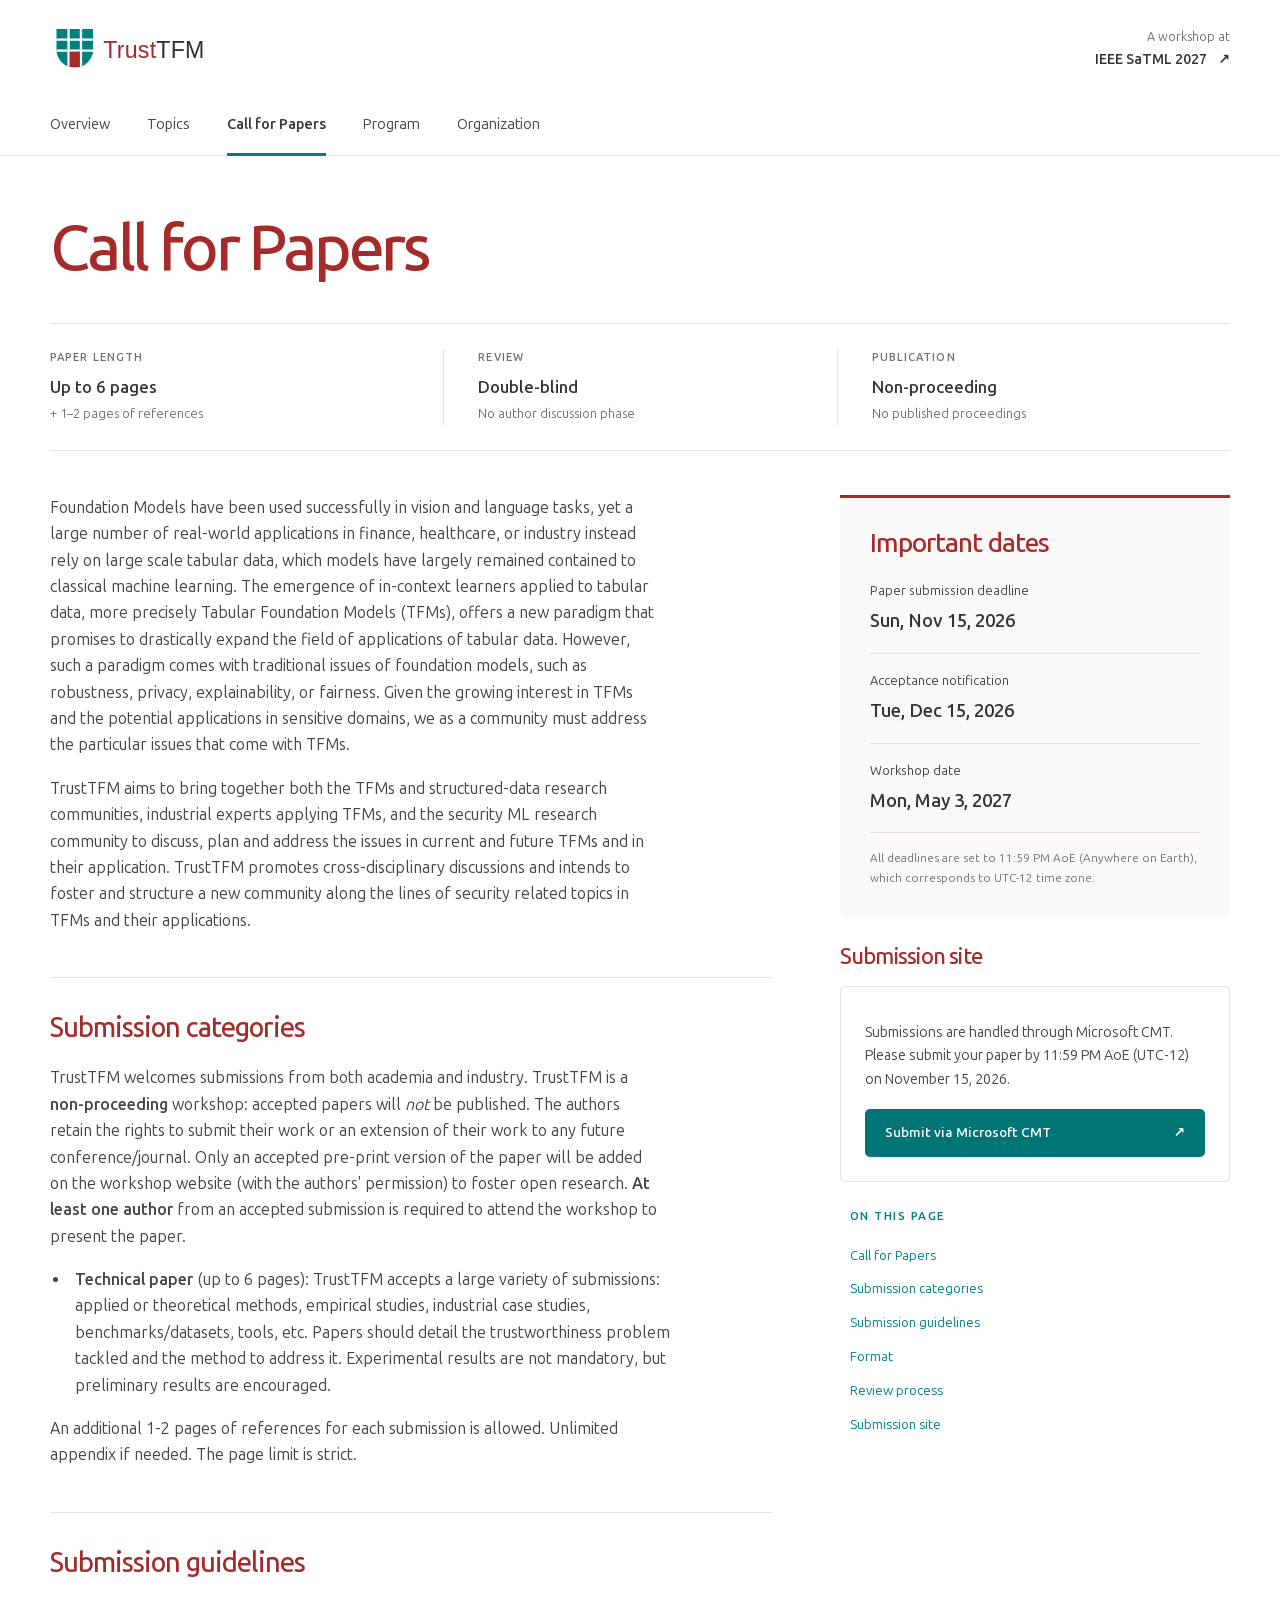
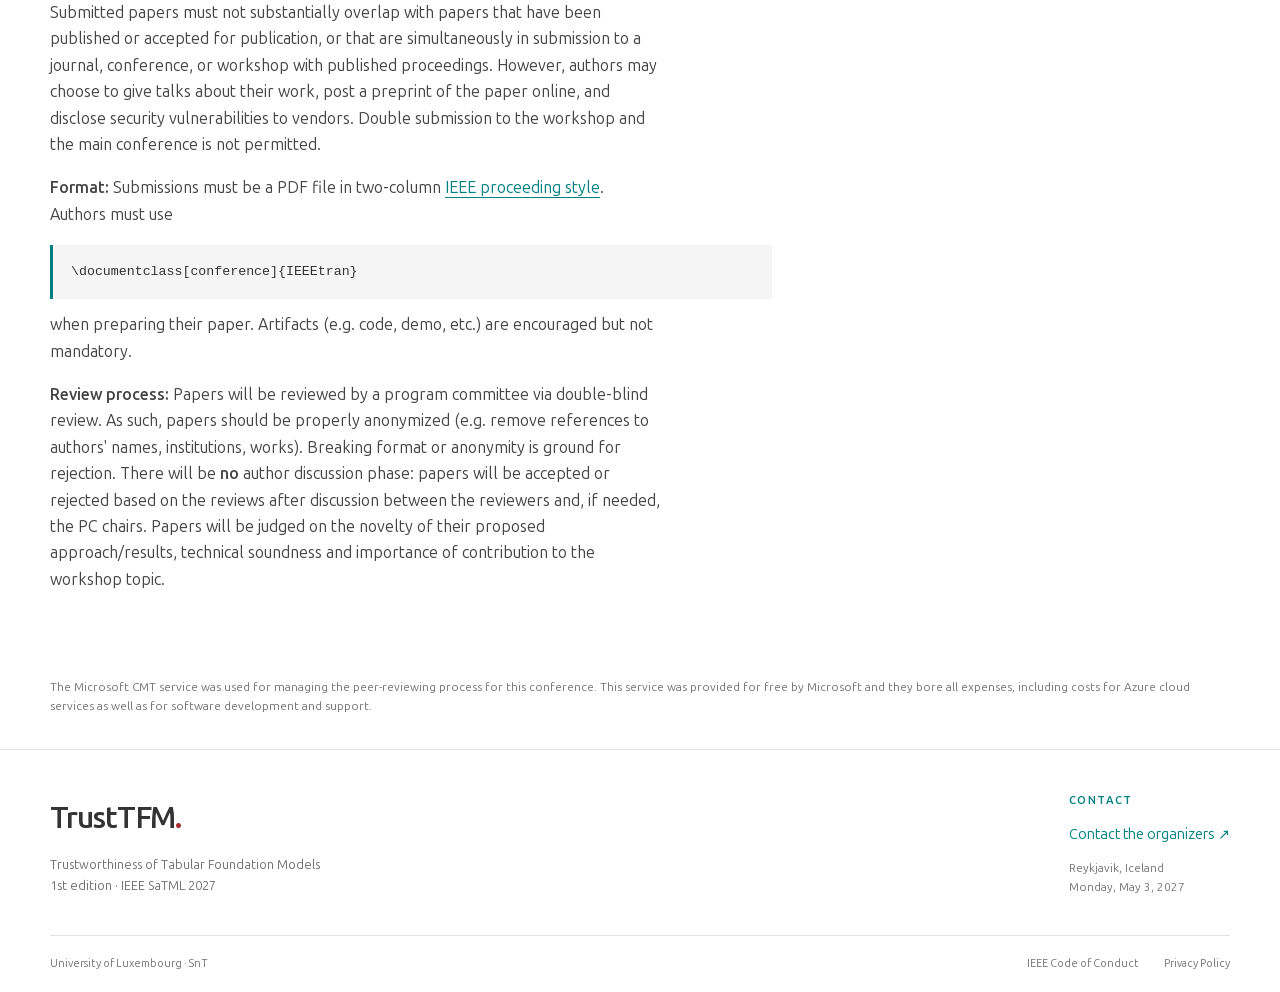
==== commit e5790f7f: "Update workshop date and venue details across multiple pages" ====
--- a/cfp.html
+++ b/cfp.html
@@ -100,7 +100,7 @@
     <div class="dates-panel"><h2>Important dates</h2><div class="date-list">
       <div><span>Paper submission deadline</span><time datetime="2026-11-15">Sun, Nov 15, 2026</time></div>
       <div><span>Acceptance notification</span><time datetime="2026-12-15">Tue, Dec 15, 2026</time></div>
-      <div><span>Workshop track</span><strong>Early May, 2027 <small>Exact Date TBC</small></strong></div>
+      <div><span>Workshop date</span><time datetime="2027-05-03">Mon, May 3, 2027</time></div>
     </div><p class="fine-print">All deadlines are set to 11:59 PM AoE (Anywhere on Earth), which corresponds to UTC-12 time zone.</p></div>
     <section id="submission"><h2 class="sidebar-heading">Submission site</h2><div class="notice">
         <p>
@@ -119,7 +119,7 @@
 <footer class="site-footer">
   <div class="container footer-top">
     <div><a class="footer-brand" href="index.html">TrustTFM<span class="accent">.</span></a><p>Trustworthiness of Tabular Foundation Models<br>1st edition · IEEE SaTML 2027</p></div>
-    <div><p class="eyebrow">Contact</p><a href="mailto:karim.tit@uni.lu">Contact the organizers <span aria-hidden="true">↗</span></a><p class="footer-small">Reykjavik, Iceland · Early May 2027<br>Exact workshop date to be confirmed.</p></div>
+    <div><p class="eyebrow">Contact</p><a href="mailto:karim.tit@uni.lu">Contact the organizers <span aria-hidden="true">↗</span></a><p class="footer-small">Reykjavik, Iceland<br>Monday, May 3, 2027</p></div>
   </div>
   <div class="container footer-bottom"><span>University of Luxembourg · SnT</span><div><a href="https://www.ieee.org/about/corporate/governance/code-of-conduct">IEEE Code of Conduct</a><a href="https://www.ieee.org/security-privacy.html">Privacy Policy</a></div></div>
 </footer>
